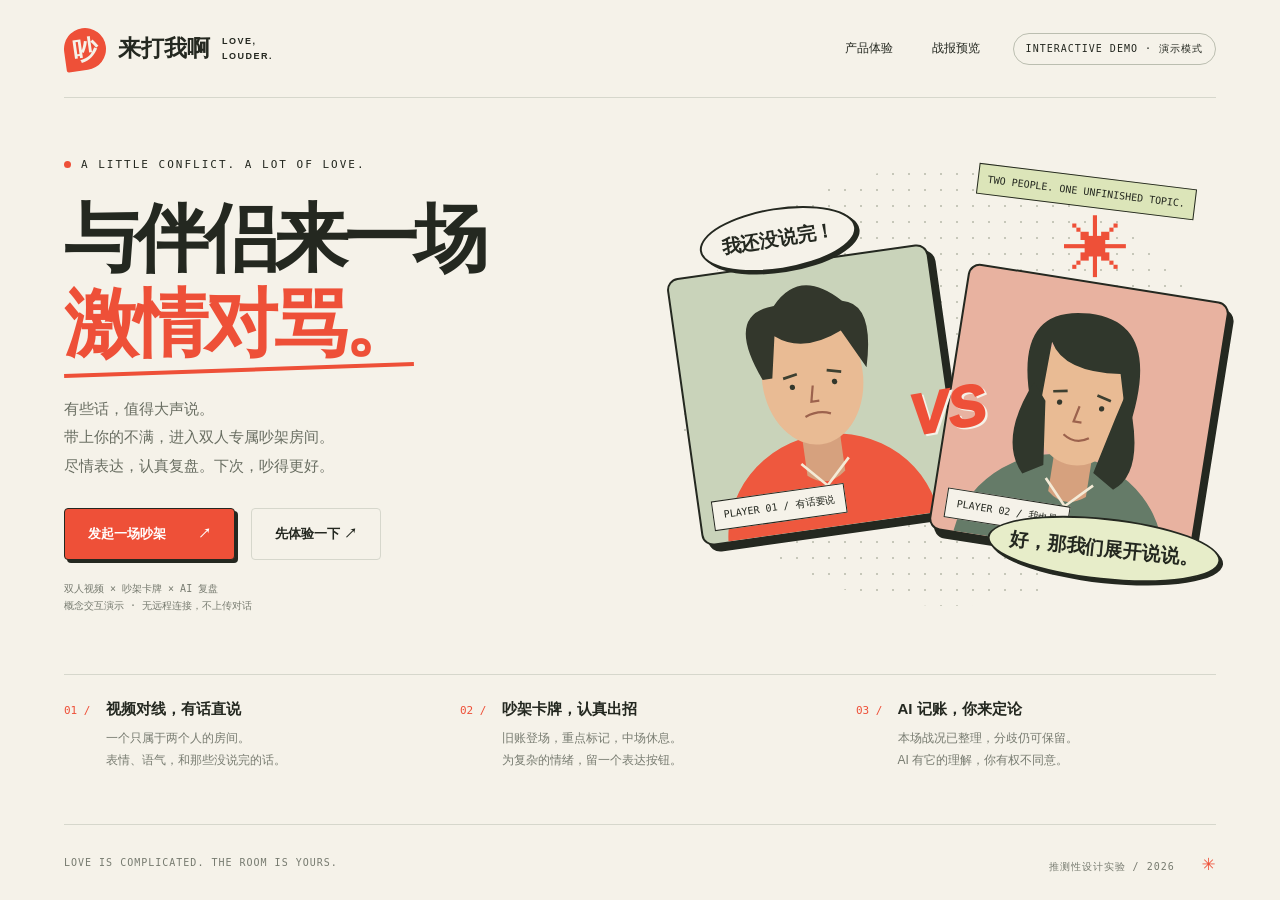
==== index.html @ 71903988 "Add Love Louder interactive showcase" ====
<!doctype html>
<html lang="zh-CN">
<head><meta charset="utf-8"><meta name="viewport" content="width=device-width, initial-scale=1"><title>来打我啊 · 情侣吵架助手</title><link rel="stylesheet" href="style.css"></head>
<body>
<header><a class="brand" href="#" aria-label="返回首页"><span class="brand-icon">吵</span> 来打我啊<span class="brand-en">LOVE, LOUDER.</span></a><nav><button data-go="home">产品体验</button><button data-go="report">战报预览</button><span class="demo">INTERACTIVE DEMO · 演示模式</span></nav></header>
<main id="app"></main><div id="toast" role="status"></div>
<dialog id="modal"></dialog>
<footer><span>LOVE IS COMPLICATED. THE ROOM IS YOURS.</span><span>推测性设计实验 / 2026 <b>✳</b></span></footer>
<script src="app.js"></script></body></html>
---- style.css ----
:root{--paper:#f5f2e9;--ink:#242820;--red:#ee5038;--line:#d6d7cc;--muted:#777b70;--green:#dce5b9}*{box-sizing:border-box}body{margin:0;background:var(--paper);color:var(--ink);font-family:Arial,'PingFang SC','Microsoft YaHei',sans-serif}button,input,textarea{font:inherit}button,a{-webkit-tap-highlight-color:transparent}button{cursor:pointer;color:inherit}button{border:0;background:none}button:disabled{cursor:not-allowed;opacity:.45}button:focus-visible,a:focus-visible,input:focus-visible,textarea:focus-visible{outline:3px solid var(--red);outline-offset:4px}header{height:98px;border-bottom:1px solid var(--line);display:flex;align-items:center;justify-content:space-between;margin:0 5%;gap:20px}.brand{display:flex;align-items:center;gap:12px;font-weight:900;font-size:23px;text-decoration:none;color:inherit}.brand-icon{display:grid;place-items:center;background:var(--red);color:var(--paper);width:42px;height:42px;border-radius:50% 50% 50% 5%;transform:rotate(-8deg);font-size:25px}.brand-en{font-size:9px;letter-spacing:1.5px;max-width:50px;line-height:1.6}nav{display:flex;gap:27px;align-items:center;font-size:12px}.demo{font:10px monospace;border:1px solid #bbbeb0;border-radius:20px;padding:8px 12px;letter-spacing:1px}main{min-height:calc(100vh - 174px);max-width:1440px;margin:auto;padding:48px 5% 40px}footer{margin:0 5%;border-top:1px solid var(--line);min-height:76px;display:flex;align-items:center;justify-content:space-between;font:10px monospace;letter-spacing:1px;color:var(--muted)}footer b{color:var(--red);font-size:22px;margin-left:20px}.eyebrow{font:11px monospace;letter-spacing:2px;margin-bottom:25px;display:flex;align-items:center;gap:10px}.eyebrow:before{content:'';width:7px;height:7px;background:var(--red);border-radius:50%}h1{font-size:clamp(48px,5.8vw,84px);line-height:1.15;letter-spacing:-4px;margin:0 0 25px;font-weight:900}h1 em{color:var(--red);font-style:normal;position:relative}h1 em:after{content:'';position:absolute;bottom:-7px;height:4px;background:var(--red);left:0;right:0;transform:rotate(-2deg)}.hero{display:grid;grid-template-columns:1.05fr 1fr;gap:48px;align-items:center;min-height:480px}.intro{font-size:15px;line-height:1.9;color:#686d61;max-width:400px;margin:28px 0}.primary,.secondary{padding:16px 23px;border-radius:4px;font-size:13px;font-weight:700;display:inline-flex;align-items:center;justify-content:center;gap:32px}.primary{background:var(--red);color:white;box-shadow:3px 3px 0 var(--ink);border:1px solid var(--ink)}.primary:hover{transform:translate(-1px,-1px);box-shadow:4px 4px 0 var(--ink)}.secondary{border:1px solid var(--line);background:transparent}.actions{display:flex;gap:16px;align-items:center;flex-wrap:wrap}.micro{font:10px monospace;color:var(--muted);margin-top:20px;line-height:1.7}.hero-art{height:440px;position:relative;background-image:radial-gradient(#c6c7b9 1px,transparent 1px);background-size:16px 16px;border-radius:50%}.art-label{position:absolute;top:10px;right:20px;font:10px monospace;transform:rotate(7deg);border:1px solid var(--ink);padding:9px;background:var(--green)}.portrait{position:absolute;width:49%;height:270px;border:2px solid var(--ink);border-radius:12px;box-shadow:6px 7px 0 var(--ink);overflow:hidden;top:94px}.portrait.a{left:1%;background:#c9d3ba;transform:rotate(-8deg)}.portrait.b{right:1%;background:#e8b2a0;transform:rotate(9deg);top:115px}.portrait-label{position:absolute;left:12px;bottom:12px;background:var(--paper);padding:7px 10px;font:10px monospace;border:1px solid var(--ink)}.person{width:100%;height:100%}.bubble{position:absolute;padding:16px 20px;background:var(--paper);border:2px solid var(--ink);border-radius:50%;font-size:19px;font-weight:800;box-shadow:3px 3px 0 var(--ink);z-index:2}.bubble.one{left:4%;top:42px;transform:rotate(-9deg)}.bubble.two{right:-1%;bottom:26px;transform:rotate(6deg);background:#e7edc9}.versus{position:absolute;left:43%;top:48%;font-size:57px;font-weight:1000;font-style:italic;z-index:3;color:var(--red);text-shadow:2px 2px var(--paper);transform:rotate(-10deg)}.spark{position:absolute;right:16%;top:46px;font-size:66px;color:var(--red)}.feature-grid{display:grid;grid-template-columns:repeat(3,1fr);border-top:1px solid var(--line);margin-top:48px;padding-top:25px;gap:36px}.feature{display:flex;gap:15px}.feature-num{font:11px monospace;color:var(--red);padding-top:4px}.feature h3{margin:0 0 9px;font-size:15px}.feature p{font-size:12px;color:var(--muted);line-height:1.8;margin:0}.section-head{display:flex;align-items:flex-end;justify-content:space-between;gap:20px;margin-bottom:30px}.section-head h2{font-size:36px;margin:0 0 8px;letter-spacing:-1px}.section-head p{color:var(--muted);font-size:13px;margin:0;line-height:1.7}.step{font:11px monospace;color:var(--red);letter-spacing:2px;margin-bottom:13px}.setup{display:grid;grid-template-columns:1fr 1fr;gap:36px}.panel{border:1px solid var(--line);padding:28px;border-radius:10px;background:#fbfaf4}.panel h3{font-size:18px;margin-top:0}.field{display:block;font-size:12px;font-weight:700;margin:22px 0 8px}input[type=text],textarea{width:100%;border:1px solid #c4c7ba;background:var(--paper);padding:14px;border-radius:4px;outline-offset:2px}textarea{min-height:100px;resize:vertical}.chips{display:flex;gap:8px;flex-wrap:wrap;margin:12px 0}.chip{font-size:11px;border:1px solid var(--line);padding:8px;border-radius:20px}.chip.selected{background:var(--green);border-color:var(--ink)}.check{display:flex;align-items:flex-start;gap:10px;margin:20px 0;font-size:12px;line-height:1.8}.check input{accent-color:var(--red);margin-top:4px}.preview{height:250px;background:#dce1d2;border-radius:8px;overflow:hidden;position:relative}.preview .person{max-width:300px;display:block;margin:auto}.preview video,.video-tile video{width:100%;height:100%;object-fit:cover;transform:scaleX(-1)}.preview-tag{position:absolute;bottom:12px;left:12px;padding:7px;background:var(--paper);font-size:10px}.wide{width:100%;margin-top:20px}.room-layout{display:grid;grid-template-columns:minmax(0,1fr) 245px;gap:22px}.stage{display:grid;grid-template-columns:1fr 1fr;gap:15px;position:relative}.video-tile{background:#d1dac4;height:310px;border:1px solid var(--ink);border-radius:9px;overflow:hidden;position:relative}.video-tile:nth-child(2){background:#e5bdac}.video-tile .person{padding-top:12px}.tile-name{position:absolute;bottom:14px;left:14px;background:var(--paper);border:1px solid var(--ink);padding:7px 11px;border-radius:3px;font-size:11px}.tile-state{position:absolute;right:12px;top:12px;background:#ffffffb3;font-size:10px;padding:6px 9px;border-radius:20px}.stage-vs{position:absolute;left:50%;top:44%;transform:translate(-50%,-50%) rotate(-12deg);font-size:42px;font-weight:900;background:var(--red);color:white;padding:8px;border:2px solid var(--ink);z-index:2}.signal{position:absolute;left:14px;top:15px;display:flex;gap:3px;align-items:center;height:18px}.signal i{width:3px;height:6px;background:var(--ink);animation:wave .8s infinite alternate}.signal i:nth-child(2n){height:16px;animation-delay:.2s}.signal i:nth-child(3n){height:11px;animation-delay:.4s}@keyframes wave{to{height:3px}}.still .signal i{animation:none;height:3px}.still .stage-vs{opacity:.5}.control-bar{display:flex;justify-content:center;gap:10px;margin:18px 0;flex-wrap:wrap}.control{padding:12px 14px;border:1px solid var(--line);border-radius:5px;background:#fcfaf4;font-size:11px}.control.active{background:var(--green)}.control.end{background:var(--ink);color:white}.side{border:1px solid var(--line);border-radius:8px;padding:20px;background:#ebeede}.side h3{font-size:14px;margin:0 0 16px}.side p{font-size:12px;line-height:1.8;color:#69705f}.status-line{border-top:1px solid #cdd2bf;padding-top:15px;margin-top:18px;font:10px monospace}.event{padding:10px 0;border-bottom:1px solid #cdd2bf;font-size:11px;line-height:1.6}.event time{color:var(--muted);margin-right:8px}.cards-head{display:flex;align-items:center;justify-content:space-between;margin:20px 0 12px}.cards-head h3{font-size:14px;margin:0}.cards-head span{font-size:10px;color:var(--muted)}.cards{display:grid;grid-template-columns:repeat(5,1fr);gap:10px}.game-card{background:#fcfaf4;border:1px solid var(--ink);border-radius:6px;text-align:left;padding:15px 12px;min-height:126px;box-shadow:2px 3px 0 #d1d3c5;transition:transform .2s}.game-card:hover:not(:disabled){transform:translateY(-5px) rotate(-2deg)}.game-card:last-child{background:var(--green)}.card-icon{font:25px Georgia;display:block;margin-bottom:17px;color:var(--red)}.game-card strong{display:block;font-size:12px;margin-bottom:6px}.game-card small{font-size:9px;color:var(--muted)}.ribbon{min-height:38px;border:1px dashed #c1c5b5;border-radius:4px;padding:11px;font-size:11px;text-align:center;margin-top:12px;color:#636b58}.report-grid{display:grid;grid-template-columns:1.3fr 1fr;gap:22px}.report-grid .panel{margin-bottom:20px}.report-label{font:10px monospace;color:var(--red);letter-spacing:1px}.summary-row{display:grid;grid-template-columns:60px 1fr;gap:14px;padding:17px 0;border-bottom:1px solid var(--line);font-size:12px;line-height:1.9}.summary-row b{color:var(--muted);font-size:11px}.quote{display:block;margin-top:7px;font-size:10px;color:var(--red);padding:0;text-decoration:underline}.weather{height:110px;width:100%;margin:12px 0}.legend{display:flex;gap:20px;font-size:10px;color:var(--muted)}.legend span:first-child{color:var(--red)}.feedback{padding:15px;background:var(--paper);border-radius:5px;margin-top:16px;font-size:12px;line-height:1.9}.stamp{display:inline-block;border:2px solid var(--red);color:var(--red);padding:8px 12px;transform:rotate(-6deg);font-weight:800;font-size:18px;margin-top:18px}.notice{font-size:11px;line-height:1.8;background:#e8ecd8;padding:12px 16px;border-radius:5px;margin-bottom:24px}.report-actions{display:flex;gap:8px;flex-wrap:wrap;margin-top:18px}.empty{text-align:center;padding:70px 20px}.empty h2{font-size:32px}dialog{background:var(--paper);color:var(--ink);border:1px solid var(--ink);border-radius:12px;padding:32px;max-width:470px;width:90%;box-shadow:8px 8px 0 #24282050}dialog::backdrop{background:#22271d99;backdrop-filter:blur(5px)}dialog h2{margin-top:0}dialog p{font-size:13px;line-height:1.8;color:var(--muted)}#toast{position:fixed;left:50%;bottom:32px;transform:translateX(-50%);background:var(--ink);color:white;padding:13px 22px;border-radius:5px;font-size:12px;opacity:0;pointer-events:none;transition:opacity .2s;z-index:20;max-width:90%}#toast.show{opacity:1}.cold .video-tile{filter:grayscale(.8)}.cold .stage-vs{background:var(--ink);font-size:20px}.cold .game-card{box-shadow:none}.count{font:900 80px Arial;text-align:center;color:var(--red)}@media(max-width:850px){header{height:auto;min-height:90px;flex-wrap:wrap;padding:15px 0}nav{gap:12px}.brand-en{display:none}.hero{grid-template-columns:1fr;gap:20px}.hero-art{max-width:500px;width:100%;margin:auto;height:390px}h1{font-size:62px}.feature-grid{gap:18px}.setup,.report-grid{grid-template-columns:1fr}.room-layout{grid-template-columns:1fr}.side{display:none}.cards{grid-template-columns:repeat(3,1fr)}.video-tile{height:260px}main{padding-top:32px}}@media(max-width:500px){nav .demo{font-size:8px}nav button{font-size:10px}.brand{font-size:20px}.hero-art{height:350px}.portrait{height:220px}.bubble{font-size:15px}.feature-grid{grid-template-columns:1fr}.hero h1{font-size:54px}.section-head{align-items:flex-start;flex-direction:column}.section-head h2{font-size:29px}.video-tile{height:230px}.cards{grid-template-columns:repeat(2,1fr)}.tile-name{left:6px;font-size:9px}.stage-vs{font-size:25px}.demo{font-size:9px}footer{font-size:8px;gap:12px}.panel{padding:20px}}@media(prefers-reduced-motion:reduce){*,*:before,*:after{animation:none!important;transition:none!important}}
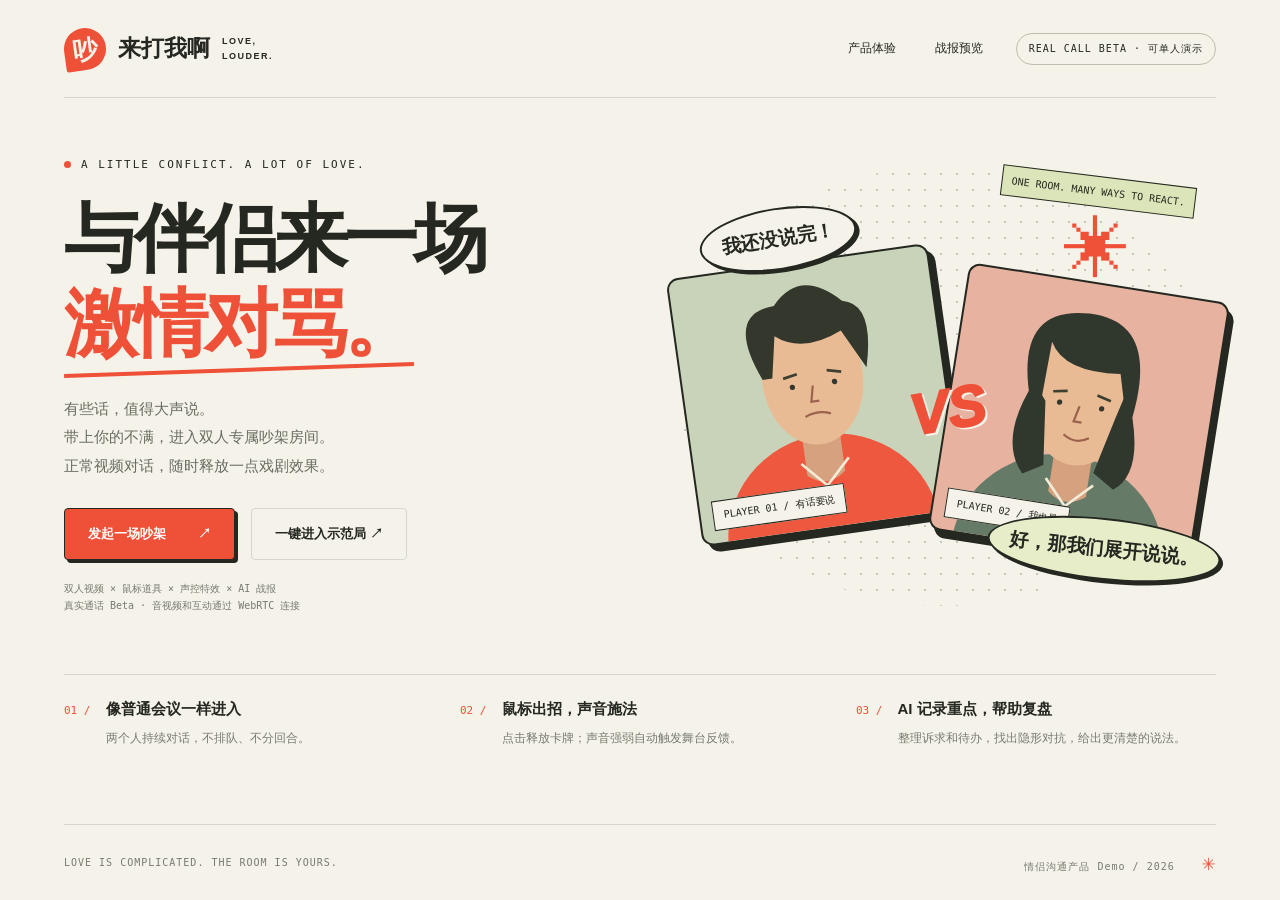
==== commit f0443efc: "Add real-time couples video room" ====
--- a/index.html
+++ b/index.html
@@ -1,9 +1,10 @@
 <!doctype html>
 <html lang="zh-CN">
-<head><meta charset="utf-8"><meta name="viewport" content="width=device-width, initial-scale=1"><title>来打我啊 · 情侣吵架助手</title><link rel="stylesheet" href="style.css"></head>
+<head><meta charset="utf-8"><meta name="viewport" content="width=device-width, initial-scale=1"><title>来打我啊 · 情侣吵架助手</title><link rel="stylesheet" href="style.css"><link rel="stylesheet" href="game.css"></head>
 <body>
-<header><a class="brand" href="#" aria-label="返回首页"><span class="brand-icon">吵</span> 来打我啊<span class="brand-en">LOVE, LOUDER.</span></a><nav><button data-go="home">产品体验</button><button data-go="report">战报预览</button><span class="demo">INTERACTIVE DEMO · 演示模式</span></nav></header>
+<header><a class="brand" href="#" aria-label="返回首页"><span class="brand-icon">吵</span> 来打我啊<span class="brand-en">LOVE, LOUDER.</span></a><nav><button data-go="home">产品体验</button><button data-go="report">战报预览</button><span class="demo">REAL CALL BETA · 可单人演示</span></nav></header>
 <main id="app"></main><div id="toast" role="status"></div>
 <dialog id="modal"></dialog>
-<footer><span>LOVE IS COMPLICATED. THE ROOM IS YOURS.</span><span>推测性设计实验 / 2026 <b>✳</b></span></footer>
-<script src="app.js"></script></body></html>
+<footer><span>LOVE IS COMPLICATED. THE ROOM IS YOURS.</span><span>情侣沟通产品 Demo / 2026 <b>✳</b></span></footer>
+<script src="peerjs.min.js"></script>
+<script src="game.js"></script></body></html>
--- a/game.css
+++ b/game.css
@@ -0,0 +1 @@
+.desire-grid{display:grid;grid-template-columns:1fr 1fr;gap:9px}.desire{border:1px solid var(--line);background:var(--paper);padding:13px;text-align:left;border-radius:6px;min-height:78px}.desire strong,.desire small{display:block}.desire strong{font-size:13px;margin-bottom:7px}.desire small{font-size:10px;line-height:1.5;color:var(--muted)}.desire.selected{border-color:var(--ink);background:var(--green);box-shadow:2px 2px 0 var(--ink)}.call-invite{display:grid;gap:7px;margin:16px 0;padding:16px;border:1px solid var(--red);background:#f8e1da}.call-invite span{font:9px monospace;color:var(--red)}.call-invite strong{font-size:16px}.call-invite small{font-size:10px;line-height:1.6;color:var(--muted)}.invite-input{width:100%;border:1px solid var(--ink);background:white;padding:13px;font:11px monospace}.compact{padding:10px 14px;margin-right:8px}.tile-state.live{background:var(--green);color:var(--ink);font-weight:800}.secret-card{margin:20px 0;padding:18px;border:1px dashed var(--ink);background:var(--paper);transform:rotate(-1deg)}.secret-card span,.secret-card strong,.secret-card p{display:block}.secret-card span{font:9px monospace;color:var(--red)}.secret-card strong{font-size:24px;margin:12px 0 5px}.secret-card p{font-size:11px;color:var(--muted);margin:0}.voice-reactor{display:grid;grid-template-columns:1fr auto;gap:12px 20px;align-items:center;background:var(--ink);color:var(--paper);padding:16px 18px;border-radius:8px 8px 0 0}.voice-reactor span,.voice-reactor strong,.voice-reactor small{display:block}.voice-reactor span{font:9px monospace;color:#b9bea9}.voice-reactor strong{font-size:13px;margin:5px 0}.voice-reactor small{font-size:9px;color:#c8cbbf}.voice-reactor .secondary{color:var(--paper);border-color:#6d7167;padding:10px 14px}.voice-level{height:4px;background:#55594f;grid-column:1/-1;overflow:hidden}.voice-level i{display:block;width:0;height:100%;background:var(--red);transition:width .08s}.stage{isolation:isolate}.stage:after{content:'';position:absolute;inset:0;pointer-events:none;z-index:3;opacity:calc(var(--voice,0)*.45);background:repeating-radial-gradient(circle at 25% 52%,transparent 0 35px,#f04f3838 37px 39px,transparent 41px 53px)}.stage-burst{position:absolute;right:10px;top:4px;color:var(--red);font-size:18px;z-index:4}.fx-layer{position:absolute;inset:0;pointer-events:none;z-index:6;display:grid;place-items:center;overflow:hidden}.fx-sticker{background:var(--paper);border:3px solid var(--ink);box-shadow:5px 5px 0 var(--ink);font-weight:900;font-size:38px;padding:15px 25px;transform:rotate(-8deg);animation:fx-pop .7s both}.fx-hehe{font-size:70px;color:var(--red);border-radius:50%}.fx-speech{font-size:28px;border-radius:50%}.fx-applause{background:var(--green);transform:rotate(6deg)}.fx-mark{font-size:30px;color:var(--red)}.fx-rain{position:absolute;inset:-40px 0 0;color:var(--red);font:bold 70px Georgia;letter-spacing:35px;word-spacing:28px;line-height:1.9;transform:rotate(-12deg);animation:fx-rain 1s both}.fx-receipt{background:white;border:1px solid var(--ink);padding:34px 26px;font:700 26px monospace;box-shadow:4px 7px 0 var(--ink);transform:rotate(5deg);animation:fx-drop .9s both}.fx-voice{position:absolute;left:30px;top:30px;border:2px solid var(--red);background:#f5f2e9d9;color:var(--red);padding:8px 12px;font:700 11px monospace;animation:fx-pulse .8s infinite}.fx-impact{font:900 150px Arial;color:var(--red);text-shadow:6px 6px 0 var(--paper);animation:fx-pop .55s both}.fx-blast{display:grid;place-items:center;width:220px;height:220px;color:var(--paper);background:var(--red);clip-path:polygon(50% 0,59% 30%,82% 8%,76% 37%,100% 39%,78% 55%,96% 78%,68% 71%,66% 100%,49% 76%,30% 98%,31% 69%,3% 78%,23% 54%,0 39%,27% 35%,17% 9%,42% 30%);font-size:72px;font-weight:900;animation:fx-blast .9s both}.game-six{grid-template-columns:repeat(4,1fr)}.spark-count{margin:18px 0;background:var(--paper);padding:14px}.spark-count span,.spark-count b,.spark-count small{display:block}.spark-count b{font-size:36px;color:var(--red)}.partner-event{color:#5f7157}.reveal{display:grid;grid-template-columns:190px 1fr;gap:4px 28px;align-items:center;border:2px solid var(--ink);box-shadow:5px 5px 0 var(--red);padding:22px 26px;margin-bottom:26px;background:var(--green)}.reveal span{grid-row:1/4;font:10px monospace}.reveal strong{font-size:30px}.reveal p,.reveal small{margin:0;color:#5e6554}.metric-grid>div{display:grid;grid-template-columns:1fr auto;gap:7px;margin:18px 0;font-size:11px}.metric-grid b{color:var(--red)}.metric-grid i{grid-column:1/-1;height:5px;background:var(--red)}.badge-grid{display:grid;grid-template-columns:1fr 1fr;gap:10px}.badge{border:1px solid var(--line);padding:14px;min-height:105px}.badge span{color:var(--red);font-size:22px}.badge strong,.badge small{display:block}.badge strong{font-size:12px}.badge small{font-size:9px;color:var(--muted)}.conflict-lens{border-color:var(--red);box-shadow:4px 4px 0 #f0b2a7}.conflict-lens blockquote{margin:18px 0;padding:18px 20px;background:var(--ink);color:var(--paper);font-size:24px;font-weight:800;line-height:1.35}.conflict-lens h4{margin:20px 0 10px;font-size:11px}.lens-status{display:flex;align-items:center;gap:10px}.lens-status span{background:var(--red);color:white;padding:6px 9px;font:700 10px monospace}.lens-status small{color:var(--muted);font-size:9px}.premise-list{display:grid;gap:7px}.premise-list div{display:grid;grid-template-columns:28px 1fr;gap:8px;align-items:center;border-bottom:1px solid var(--line);padding:7px 0;font-size:11px}.premise-list b{color:var(--red);font:700 10px monospace}.lens-row{display:grid;grid-template-columns:105px 1fr;gap:12px;margin:18px 0;padding:12px;background:#f1efe5;font-size:11px;line-height:1.6}.rewrite{border:1px dashed var(--ink);padding:14px;margin:16px 0;background:var(--green)}.rewrite span{font:700 9px monospace;color:#5c654e}.rewrite p{font-size:12px;line-height:1.7;margin:7px 0 0}.conflict-lens .chips{margin:12px 0}.conflict-lens .feedback{margin-top:10px}@keyframes fx-pop{0%{opacity:0;transform:scale(.2) rotate(-18deg)}70%{opacity:1;transform:scale(1.12) rotate(5deg)}100%{opacity:1;transform:scale(1) rotate(-4deg)}}@keyframes fx-rain{from{opacity:0;transform:translateY(-80px) rotate(-12deg)}to{opacity:1;transform:translateY(80px) rotate(-12deg)}}@keyframes fx-drop{from{opacity:0;transform:translateY(-160px)}to{opacity:1;transform:translateY(0) rotate(5deg)}}@keyframes fx-pulse{50%{transform:scale(1.08)}}@keyframes fx-blast{0%{opacity:0;transform:scale(.1)}60%{opacity:1;transform:scale(1.2) rotate(18deg)}100%{opacity:0;transform:scale(1.5)}}@media(max-width:850px){.game-six{grid-template-columns:repeat(3,1fr)}.voice-reactor{grid-template-columns:1fr}.voice-reactor .secondary{justify-self:start}.reveal{grid-template-columns:1fr}.reveal span{grid-row:auto}.lens-status{align-items:flex-start;flex-direction:column}}@media(max-width:500px){.desire-grid,.badge-grid{grid-template-columns:1fr}.game-six{grid-template-columns:repeat(2,1fr)}.fx-sticker{font-size:28px}.reveal strong{font-size:25px}.lens-row{grid-template-columns:1fr}.conflict-lens blockquote{font-size:20px}}
